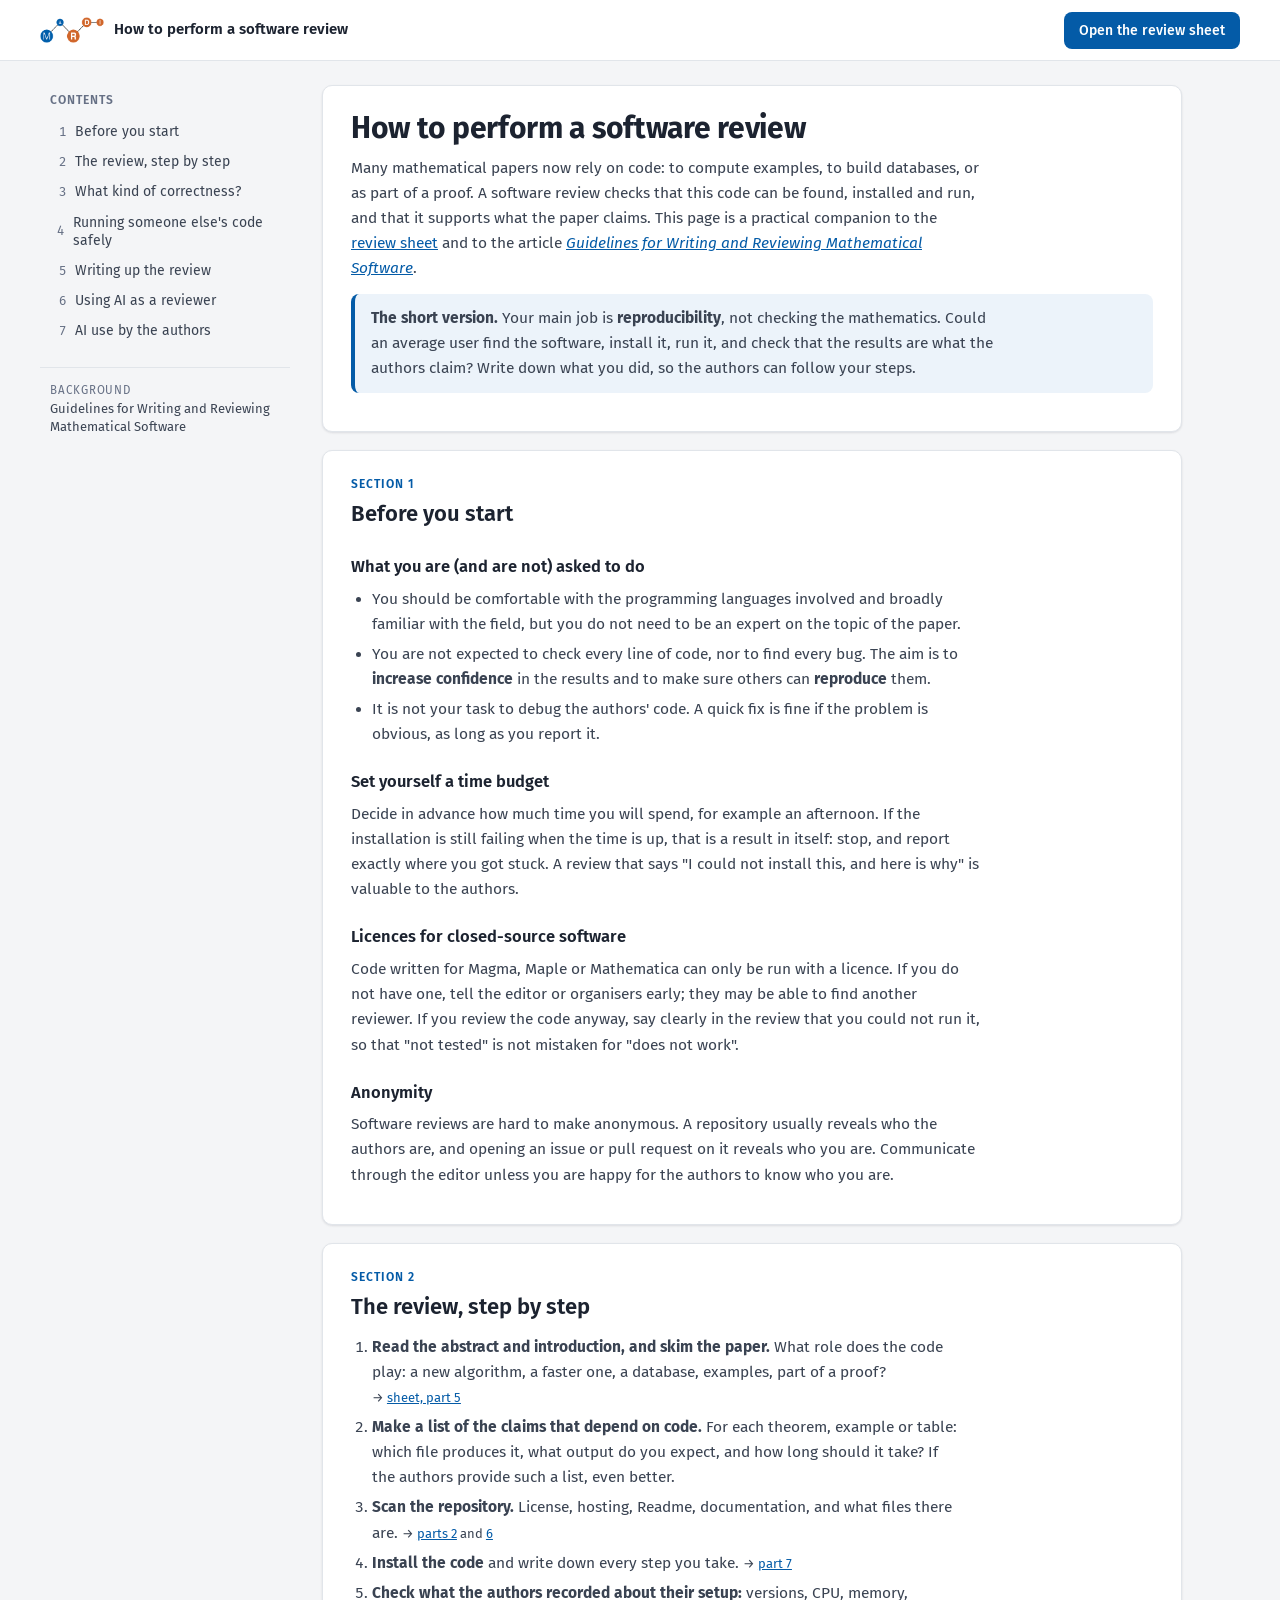
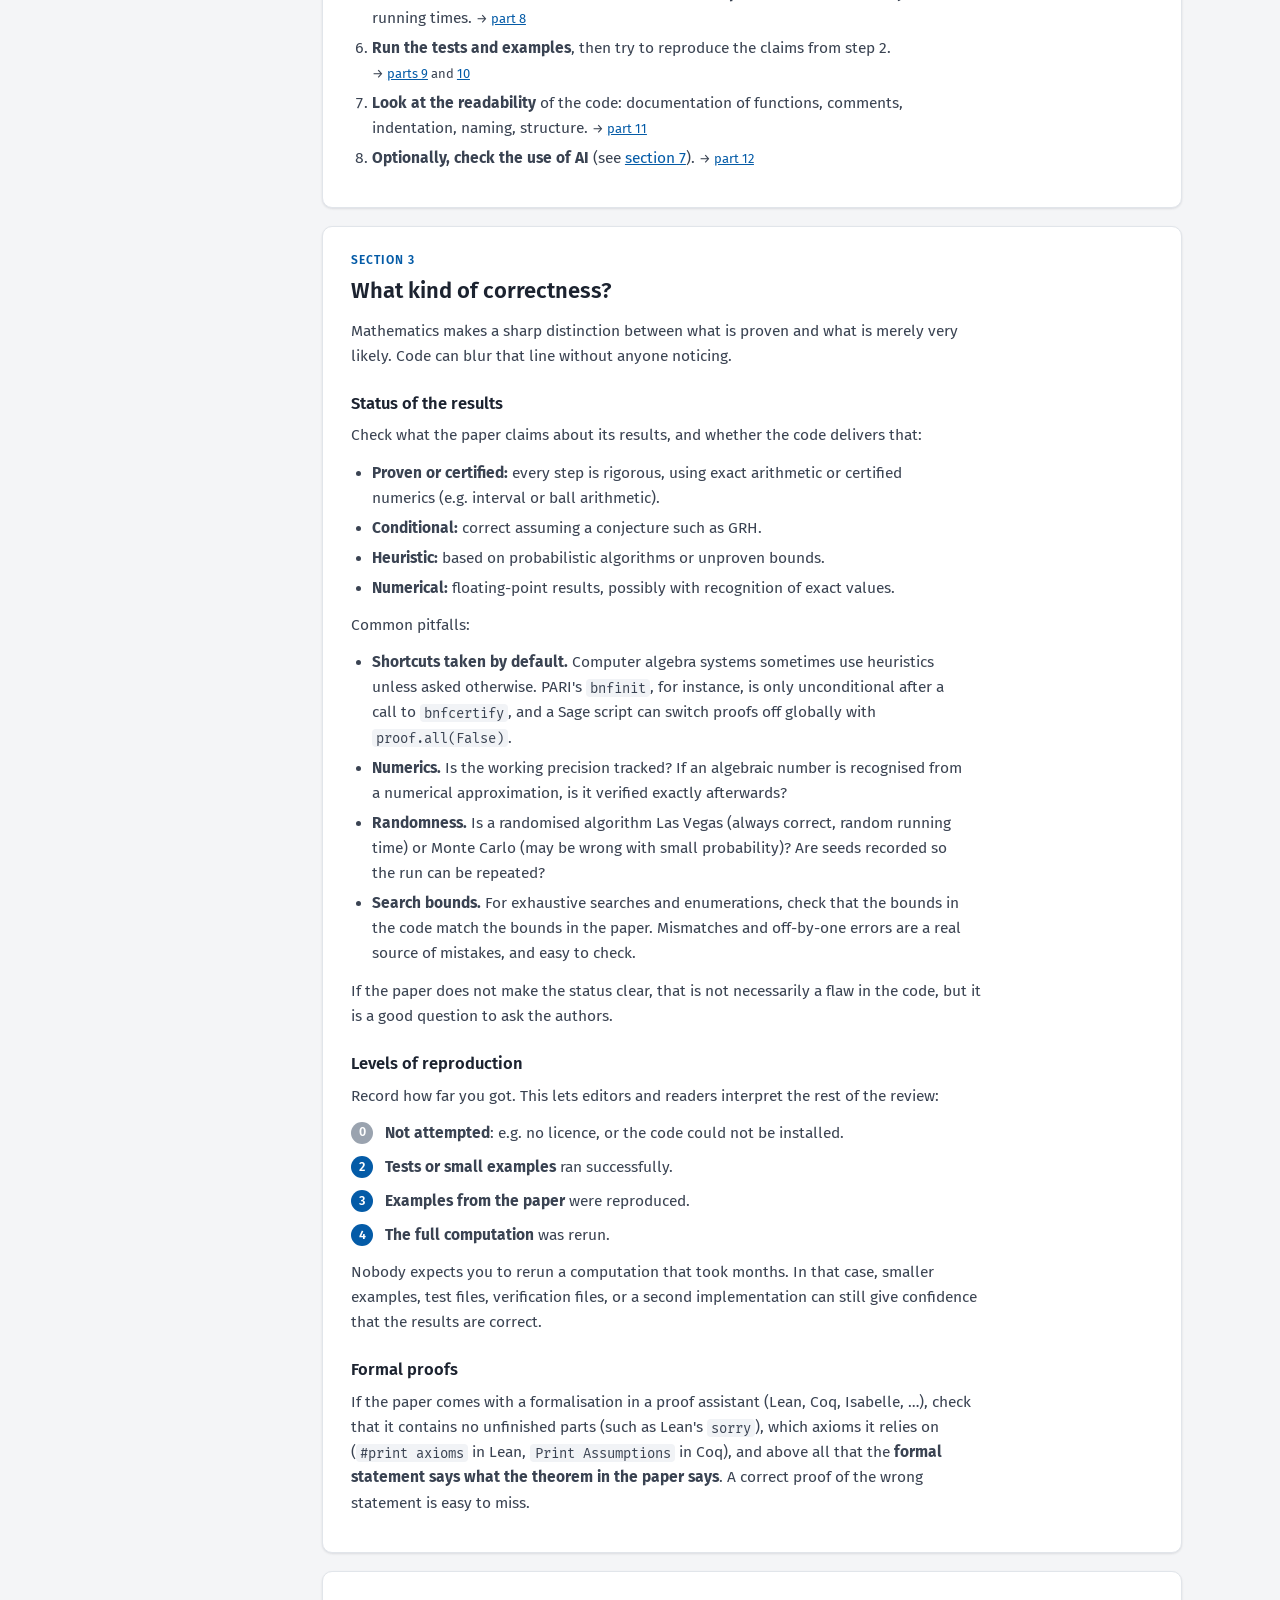
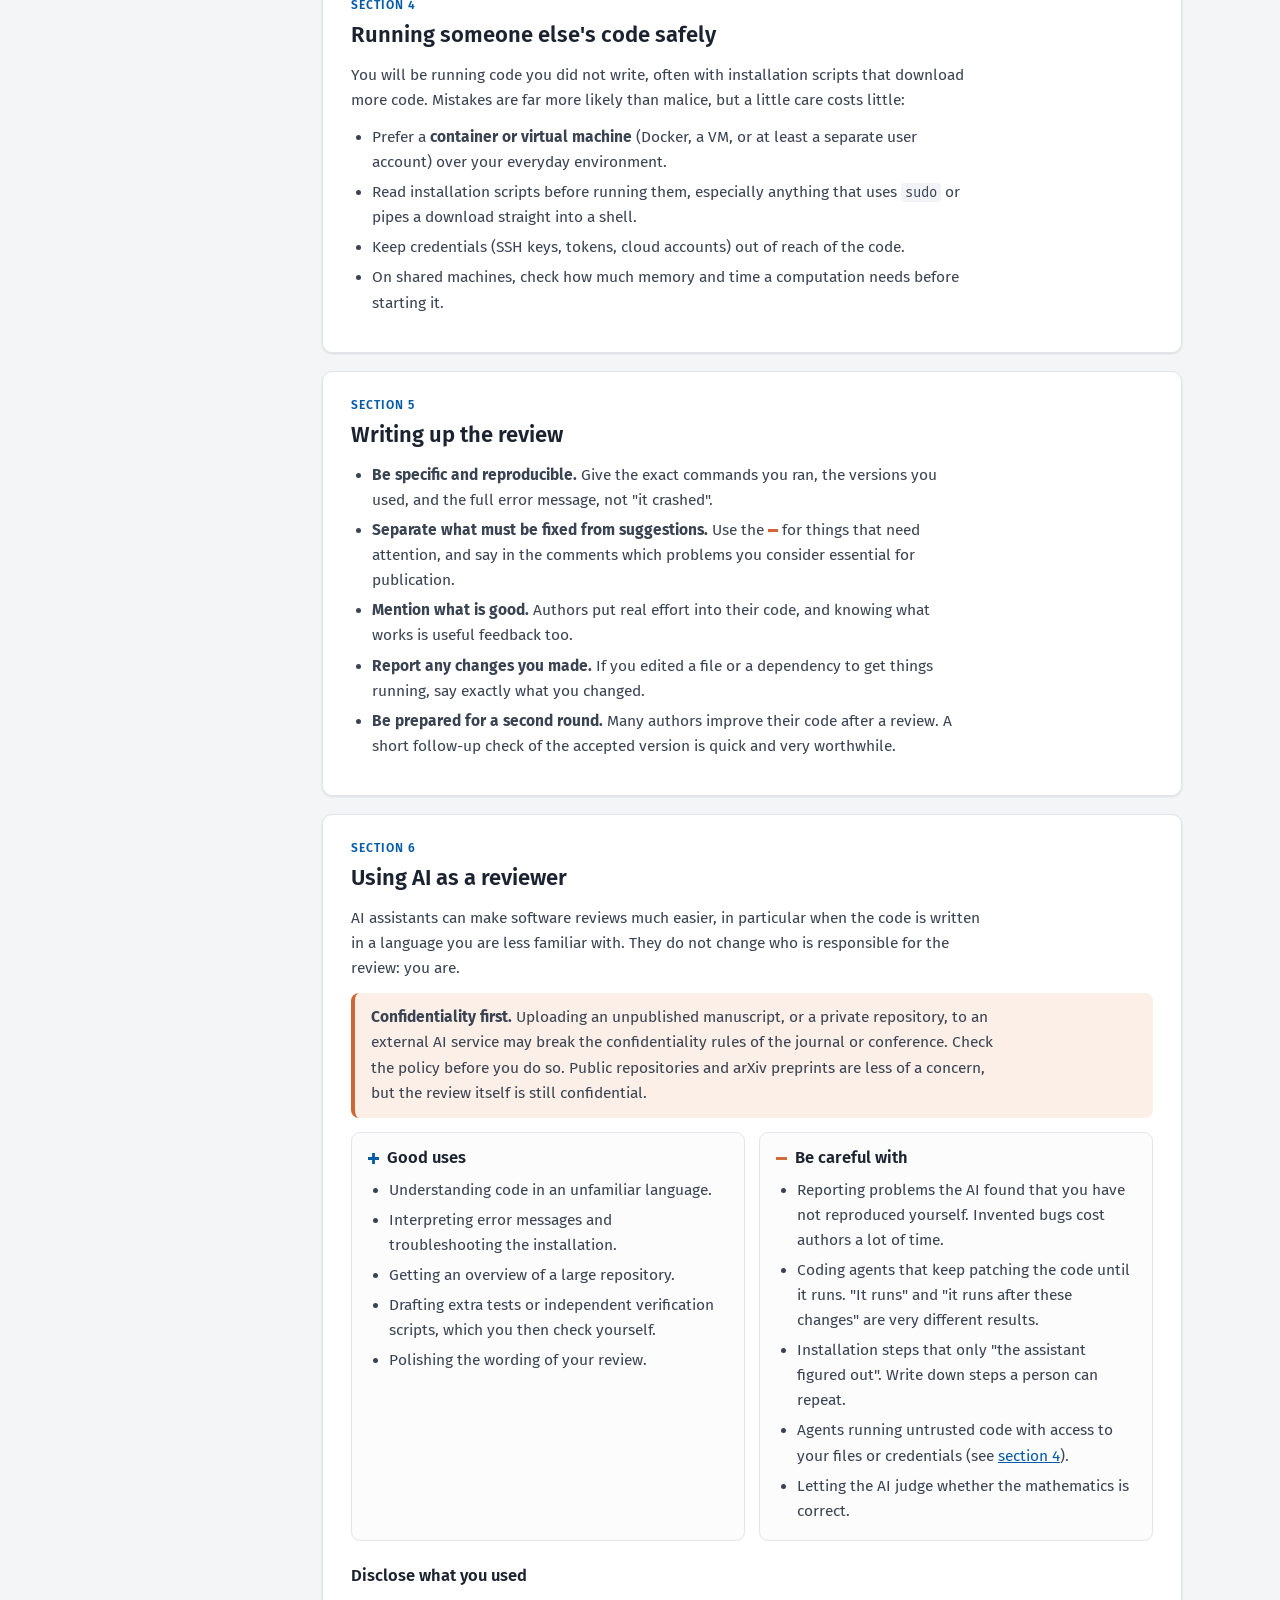
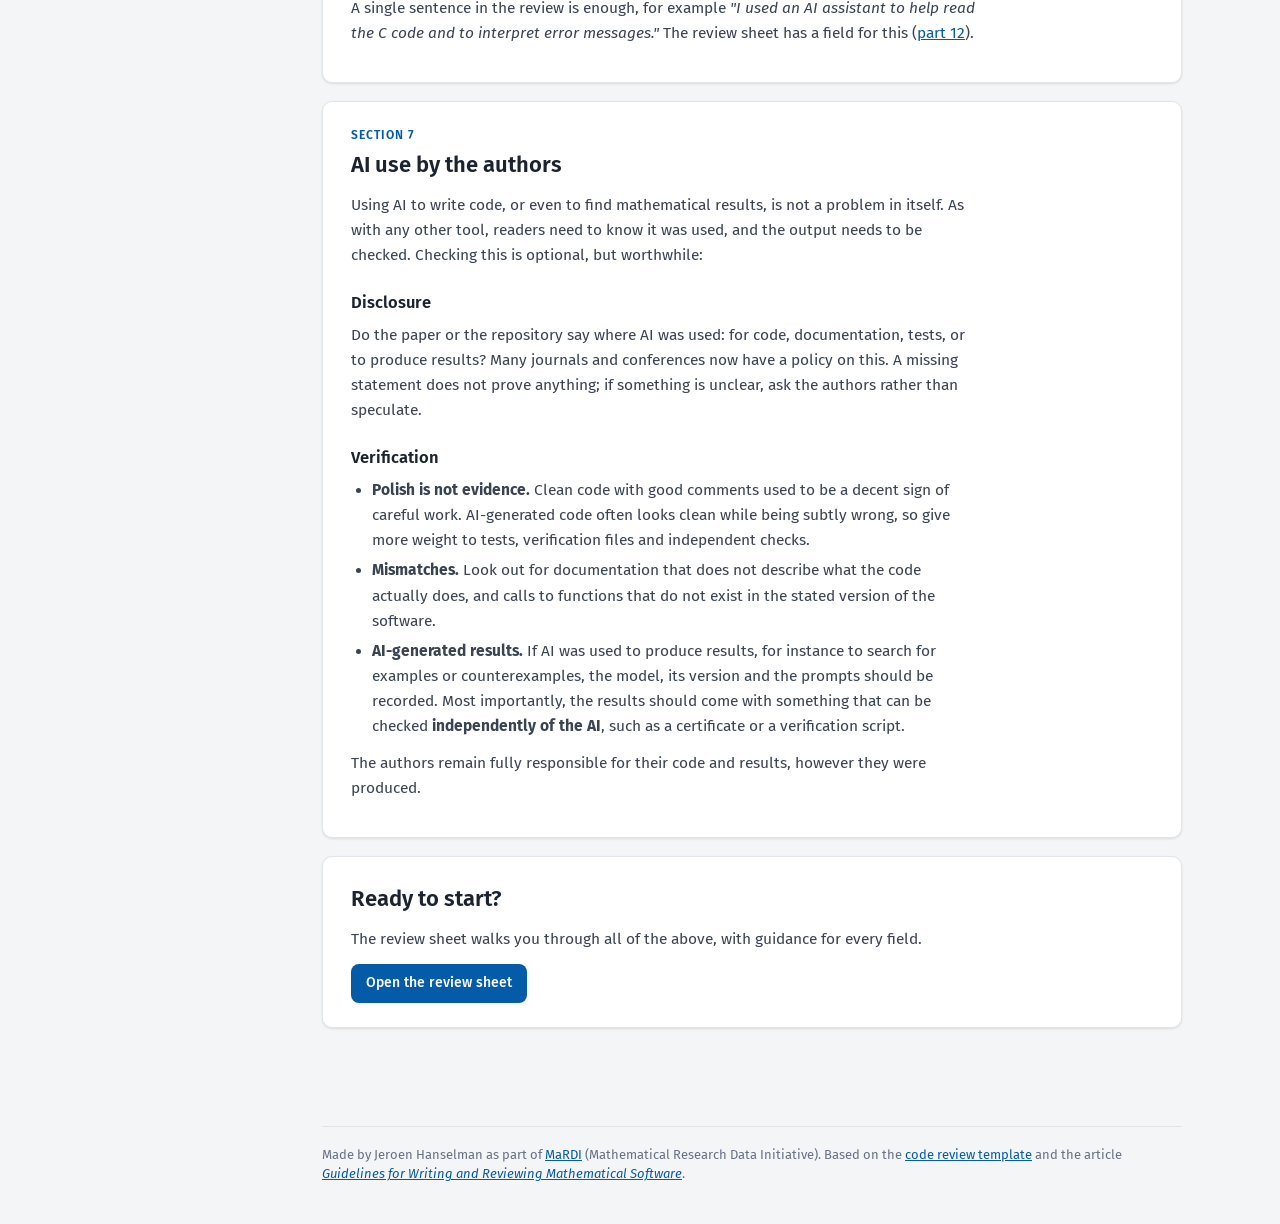
==== docs/guide.html @ 74287215 "Initial version of the interactive software review sheet" ====
<!DOCTYPE html>
<!--
  How to perform a software review: practical guide accompanying the interactive review sheet (index.html).
  Draft: sections 1-5 summarise practicalities; sections 6-7 are guidelines on AI use, which are not
  covered in the original paper. Edit freely.
-->
<html lang="en">
<head>
  <meta charset="utf-8">
  <meta name="viewport" content="width=device-width, initial-scale=1">
  <title>How to Review Software</title>
  <meta name="description" content="A practical guide to reviewing the software that accompanies a mathematical paper, including guidelines for using AI in a review.">
  <link rel="preconnect" href="https://fonts.googleapis.com">
  <link rel="preconnect" href="https://fonts.gstatic.com" crossorigin>
  <link href="https://fonts.googleapis.com/css2?family=Fira+Mono:wght@400;500&family=Fira+Sans:ital,wght@0,400;0,500;0,600;0,700;1,400&display=swap" rel="stylesheet">
  <link rel="stylesheet" href="review.css">
</head>
<body>

<header class="topbar">
  <div class="topbar-inner">
    <a class="home-link" href="index.html" title="Software review sheet">
      <img src="mardi-mark.png" alt="" class="topbar-logo">
      <span class="home-text"><span class="home-sub">How to perform a software review</span></span>
    </a>
    <div class="actions" style="margin-left:auto">
      <a class="btn btn-primary" href="index.html">Open the review sheet</a>
    </div>
  </div>
</header>

<div class="layout">
  <nav class="sidebar" aria-label="Contents">
    <div class="sidebar-inner">
      <p class="sidebar-title">Contents</p>
      <ol class="toc">
        <li><a href="#before"><span class="toc-num">1</span><span class="toc-title">Before you start</span></a></li>
        <li><a href="#workflow"><span class="toc-num">2</span><span class="toc-title">The review, step by step</span></a></li>
        <li><a href="#correctness"><span class="toc-num">3</span><span class="toc-title">What kind of correctness?</span></a></li>
        <li><a href="#safety"><span class="toc-num">4</span><span class="toc-title">Running someone else's code safely</span></a></li>
        <li><a href="#writing"><span class="toc-num">5</span><span class="toc-title">Writing up the review</span></a></li>
        <li><a href="#ai-reviewers"><span class="toc-num">6</span><span class="toc-title">Using AI as a reviewer</span></a></li>
        <li><a href="#ai-authors"><span class="toc-num">7</span><span class="toc-title">AI use by the authors</span></a></li>
      </ol>
      <div class="sidebar-foot">
        <a href="https://doi.org/10.1090/noti3210" target="_blank" rel="noopener" class="paper-link">
          <span class="paper-kicker">Background</span>
          Guidelines for Writing and Reviewing Mathematical Software
        </a>
      </div>
    </div>
  </nav>

  <main class="main">

    <section class="card prose">
      <h1>How to perform a software review</h1>
      <p>Many mathematical papers now rely on code: to compute examples, to build databases, or as part of a proof.
      A software review checks that this code can be found, installed and run, and that it supports what the paper claims.
      This page is a practical companion to the <a href="index.html">review sheet</a> and to the article
      <a href="https://doi.org/10.1090/noti3210" target="_blank" rel="noopener"><i>Guidelines for Writing and Reviewing Mathematical Software</i></a>.</p>
      <div class="callout">
        <p><b>The short version.</b> Your main job is <b>reproducibility</b>, not checking the mathematics.
        Could an average user find the software, install it, run it, and check that the results are what the authors claim?
        Write down what you did, so the authors can follow your steps.</p>
      </div>
    </section>

    <section class="card prose" id="before">
      <span class="section-num">Section 1</span>
      <h2>Before you start</h2>
      <h3>What you are (and are not) asked to do</h3>
      <ul>
        <li>You should be comfortable with the programming languages involved and broadly familiar with the field, but you do not need to be an expert on the topic of the paper.</li>
        <li>You are not expected to check every line of code, nor to find every bug. The aim is to <b>increase confidence</b> in the results and to make sure others can <b>reproduce</b> them.</li>
        <li>It is not your task to debug the authors' code. A quick fix is fine if the problem is obvious, as long as you report it.</li>
      </ul>
      <h3>Set yourself a time budget</h3>
      <p>Decide in advance how much time you will spend, for example an afternoon. If the installation is still failing when the time is up,
      that is a result in itself: stop, and report exactly where you got stuck. A review that says "I could not install this, and here is why" is valuable to the authors.</p>
      <h3>Licences for closed-source software</h3>
      <p>Code written for Magma, Maple or Mathematica can only be run with a licence. If you do not have one, tell the editor or organisers early;
      they may be able to find another reviewer. If you review the code anyway, say clearly in the review that you could not run it, so that "not tested" is not mistaken for "does not work".</p>
      <h3>Anonymity</h3>
      <p>Software reviews are hard to make anonymous. A repository usually reveals who the authors are, and opening an issue or pull request on it reveals who you are.
      Communicate through the editor unless you are happy for the authors to know who you are.</p>
    </section>

    <section class="card prose" id="workflow">
      <span class="section-num">Section 2</span>
      <h2>The review, step by step</h2>
      <ol>
        <li><b>Read the abstract and introduction, and skim the paper.</b> What role does the code play: a new algorithm, a faster one, a database, examples, part of a proof?
          <span class="sheet-ref">→ <a href="index.html#part-role">sheet, part 5</a></span></li>
        <li><b>Make a list of the claims that depend on code.</b> For each theorem, example or table: which file produces it, what output do you expect, and how long should it take?
          If the authors provide such a list, even better.</li>
        <li><b>Scan the repository.</b> License, hosting, Readme, documentation, and what files there are.
          <span class="sheet-ref">→ <a href="index.html#part-files">parts 2</a> and <a href="index.html#part-install">6</a></span></li>
        <li><b>Install the code</b> and write down every step you take.
          <span class="sheet-ref">→ <a href="index.html#part-steps">part 7</a></span></li>
        <li><b>Check what the authors recorded about their setup:</b> versions, CPU, memory, running times.
          <span class="sheet-ref">→ <a href="index.html#part-setup">part 8</a></span></li>
        <li><b>Run the tests and examples</b>, then try to reproduce the claims from step 2.
          <span class="sheet-ref">→ <a href="index.html#part-running">parts 9</a> and <a href="index.html#part-correctness">10</a></span></li>
        <li><b>Look at the readability</b> of the code: documentation of functions, comments, indentation, naming, structure.
          <span class="sheet-ref">→ <a href="index.html#part-readability">part 11</a></span></li>
        <li><b>Optionally, check the use of AI</b> (see <a href="#ai-authors">section 7</a>).
          <span class="sheet-ref">→ <a href="index.html#part-ai">part 12</a></span></li>
      </ol>
    </section>

    <section class="card prose" id="correctness">
      <span class="section-num">Section 3</span>
      <h2>What kind of correctness?</h2>
      <p>Mathematics makes a sharp distinction between what is proven and what is merely very likely. Code can blur that line without anyone noticing.</p>

      <h3 id="status">Status of the results</h3>
      <p>Check what the paper claims about its results, and whether the code delivers that:</p>
      <ul>
        <li><b>Proven or certified:</b> every step is rigorous, using exact arithmetic or certified numerics (e.g. interval or ball arithmetic).</li>
        <li><b>Conditional:</b> correct assuming a conjecture such as GRH.</li>
        <li><b>Heuristic:</b> based on probabilistic algorithms or unproven bounds.</li>
        <li><b>Numerical:</b> floating-point results, possibly with recognition of exact values.</li>
      </ul>
      <p>Common pitfalls:</p>
      <ul>
        <li><b>Shortcuts taken by default.</b> Computer algebra systems sometimes use heuristics unless asked otherwise.
          PARI's <code>bnfinit</code>, for instance, is only unconditional after a call to <code>bnfcertify</code>, and a Sage script can switch proofs off globally with <code>proof.all(False)</code>.</li>
        <li><b>Numerics.</b> Is the working precision tracked? If an algebraic number is recognised from a numerical approximation, is it verified exactly afterwards?</li>
        <li><b>Randomness.</b> Is a randomised algorithm Las Vegas (always correct, random running time) or Monte Carlo (may be wrong with small probability)? Are seeds recorded so the run can be repeated?</li>
        <li><b>Search bounds.</b> For exhaustive searches and enumerations, check that the bounds in the code match the bounds in the paper. Mismatches and off-by-one errors are a real source of mistakes, and easy to check.</li>
      </ul>
      <p>If the paper does not make the status clear, that is not necessarily a flaw in the code, but it is a good question to ask the authors.</p>

      <h3 id="levels">Levels of reproduction</h3>
      <p>Record how far you got. This lets editors and readers interpret the rest of the review:</p>
      <ol class="levels">
        <li><b>Not attempted</b>: e.g. no licence, or the code could not be installed.</li>
        <li><b>Tests or small examples</b> ran successfully.</li>
        <li><b>Examples from the paper</b> were reproduced.</li>
        <li><b>The full computation</b> was rerun.</li>
      </ol>
      <p>Nobody expects you to rerun a computation that took months. In that case, smaller examples, test files, verification files, or a second implementation can still give confidence that the results are correct.</p>

      <h3 id="formal">Formal proofs</h3>
      <p>If the paper comes with a formalisation in a proof assistant (Lean, Coq, Isabelle, …), check that it contains no unfinished parts (such as Lean's <code>sorry</code>),
      which axioms it relies on (<code>#print axioms</code> in Lean, <code>Print Assumptions</code> in Coq), and above all that the <b>formal statement says what the theorem in the paper says</b>.
      A correct proof of the wrong statement is easy to miss.</p>
    </section>

    <section class="card prose" id="safety">
      <span class="section-num">Section 4</span>
      <h2>Running someone else's code safely</h2>
      <p>You will be running code you did not write, often with installation scripts that download more code. Mistakes are far more likely than malice, but a little care costs little:</p>
      <ul>
        <li>Prefer a <b>container or virtual machine</b> (Docker, a VM, or at least a separate user account) over your everyday environment.</li>
        <li>Read installation scripts before running them, especially anything that uses <code>sudo</code> or pipes a download straight into a shell.</li>
        <li>Keep credentials (SSH keys, tokens, cloud accounts) out of reach of the code.</li>
        <li>On shared machines, check how much memory and time a computation needs before starting it.</li>
      </ul>
    </section>

    <section class="card prose" id="writing">
      <span class="section-num">Section 5</span>
      <h2>Writing up the review</h2>
      <ul>
        <li><b>Be specific and reproducible.</b> Give the exact commands you ran, the versions you used, and the full error message, not "it crashed".</li>
        <li><b>Separate what must be fixed from suggestions.</b> Use the <span class="mk mk-minus" aria-hidden="true"></span> for things that need attention,
          and say in the comments which problems you consider essential for publication.</li>
        <li><b>Mention what is good.</b> Authors put real effort into their code, and knowing what works is useful feedback too.</li>
        <li><b>Report any changes you made.</b> If you edited a file or a dependency to get things running, say exactly what you changed.</li>
        <li><b>Be prepared for a second round.</b> Many authors improve their code after a review. A short follow-up check of the accepted version is quick and very worthwhile.</li>
      </ul>
    </section>

    <section class="card prose" id="ai-reviewers">
      <span class="section-num">Section 6</span>
      <h2>Using AI as a reviewer</h2>
      <p>AI assistants can make software reviews much easier, in particular when the code is written in a language you are less familiar with.
      They do not change who is responsible for the review: you are.</p>

      <div class="callout callout-warn">
        <p><b>Confidentiality first.</b> Uploading an unpublished manuscript, or a private repository, to an external AI service may break the confidentiality rules of the journal or conference.
        Check the policy before you do so. Public repositories and arXiv preprints are less of a concern, but the review itself is still confidential.</p>
      </div>

      <div class="do-dont">
        <div>
          <h3><svg class="mk" viewBox="0 0 10 10" aria-hidden="true"><path d="M0 5h10M5 0v10" stroke="#045BA7" stroke-width="2.6"/></svg>Good uses</h3>
          <ul>
            <li>Understanding code in an unfamiliar language.</li>
            <li>Interpreting error messages and troubleshooting the installation.</li>
            <li>Getting an overview of a large repository.</li>
            <li>Drafting extra tests or independent verification scripts, which you then check yourself.</li>
            <li>Polishing the wording of your review.</li>
          </ul>
        </div>
        <div>
          <h3><svg class="mk" viewBox="0 0 10 10" aria-hidden="true"><path d="M0 5h10" stroke="#D06631" stroke-width="2.6"/></svg>Be careful with</h3>
          <ul>
            <li>Reporting problems the AI found that you have not reproduced yourself. Invented bugs cost authors a lot of time.</li>
            <li>Coding agents that keep patching the code until it runs. "It runs" and "it runs after these changes" are very different results.</li>
            <li>Installation steps that only "the assistant figured out". Write down steps a person can repeat.</li>
            <li>Agents running untrusted code with access to your files or credentials (see <a href="#safety">section 4</a>).</li>
            <li>Letting the AI judge whether the mathematics is correct.</li>
          </ul>
        </div>
      </div>

      <h3>Disclose what you used</h3>
      <p>A single sentence in the review is enough, for example <i>"I used an AI assistant to help read the C code and to interpret error messages."</i>
      The review sheet has a field for this (<a href="index.html#part-ai">part 12</a>).</p>
    </section>

    <section class="card prose" id="ai-authors">
      <span class="section-num">Section 7</span>
      <h2>AI use by the authors</h2>
      <p>Using AI to write code, or even to find mathematical results, is not a problem in itself. As with any other tool, readers need to know it was used,
      and the output needs to be checked. Checking this is optional, but worthwhile:</p>
      <h3>Disclosure</h3>
      <p>Do the paper or the repository say where AI was used: for code, documentation, tests, or to produce results?
      Many journals and conferences now have a policy on this. A missing statement does not prove anything; if something is unclear, ask the authors rather than speculate.</p>
      <h3>Verification</h3>
      <ul>
        <li><b>Polish is not evidence.</b> Clean code with good comments used to be a decent sign of careful work. AI-generated code often looks clean while being subtly wrong,
          so give more weight to tests, verification files and independent checks.</li>
        <li><b>Mismatches.</b> Look out for documentation that does not describe what the code actually does, and calls to functions that do not exist in the stated version of the software.</li>
        <li><b>AI-generated results.</b> If AI was used to produce results, for instance to search for examples or counterexamples, the model, its version and the prompts should be recorded.
          Most importantly, the results should come with something that can be checked <b>independently of the AI</b>, such as a certificate or a verification script.</li>
      </ul>
      <p>The authors remain fully responsible for their code and results, however they were produced.</p>
    </section>

    <section class="card prose">
      <h2>Ready to start?</h2>
      <p>The review sheet walks you through all of the above, with guidance for every field.</p>
      <p style="margin:0"><a class="btn btn-primary" href="index.html" style="text-decoration:none">Open the review sheet</a></p>
    </section>
  </main>
</div>
<footer class="site-footer">
  <p>Made by Jeroen Hanselman as part of <a href="https://www.mardi4nfdi.de" target="_blank" rel="noopener">MaRDI</a> (Mathematical Research Data Initiative).
  Based on the <a href="https://github.com/JHanselman/code-review-template" target="_blank" rel="noopener">code review template</a>
  and the article <a href="https://doi.org/10.1090/noti3210" target="_blank" rel="noopener"><i>Guidelines for Writing and Reviewing Mathematical Software</i></a>.</p>
</footer>
</body>
</html>
---- docs/review.css ----
/* Interactive software review sheet – Jeroen Hanselman / MaRDI */

:root {
  --blue: #045BA7;
  --blue-600: #034a88;
  --blue-50: #ecf3fa;
  --blue-100: #d6e6f5;
  --orange: #D06631;
  --orange-50: #fbefe8;
  --orange-100: #f5d8c8;
  --ink: #1c2330;
  --ink-2: #3a4352;
  --muted: #667085;
  --line: #e1e5ea;
  --line-2: #cfd5dc;
  --bg: #f4f5f7;
  --card: #ffffff;
  --radius: 10px;
  --shadow: 0 1px 2px rgba(16, 24, 40, .05), 0 1px 3px rgba(16, 24, 40, .06);
  --font: "Fira Sans", "Segoe UI", system-ui, -apple-system, Helvetica, Arial, sans-serif;
  --mono: "Fira Mono", ui-monospace, SFMono-Regular, Menlo, Consolas, monospace;
  --topbar: 60px;
}

* { box-sizing: border-box; }
html { scroll-padding-top: calc(var(--topbar) + 16px); }
body {
  margin: 0;
  font-family: var(--font);
  font-size: 15px;
  line-height: 1.5;
  color: var(--ink);
  background: var(--bg);
  -webkit-font-smoothing: antialiased;
}
a { color: var(--blue); }
a:hover { color: var(--blue-600); }
code { font-family: var(--mono); font-size: .9em; background: #f1f3f6; padding: .05em .3em; border-radius: 4px; }
button { font: inherit; color: inherit; }
:focus-visible { outline: 2px solid var(--blue); outline-offset: 2px; }
.sr-only { position: absolute; width: 1px; height: 1px; overflow: hidden; clip: rect(0 0 0 0); white-space: nowrap; }
[hidden] { display: none !important; }

/* ---------- top bar ---------- */
.topbar {
  position: sticky; top: 0; z-index: 20;
  background: rgba(255, 255, 255, .96);
  backdrop-filter: saturate(1.4) blur(6px);
  border-bottom: 1px solid var(--line);
}
.topbar-inner {
  height: var(--topbar);
  max-width: 1240px; margin: 0 auto; padding: 0 20px;
  display: flex; align-items: center; gap: 16px;
}
.home-link { display: flex; align-items: center; gap: 10px; text-decoration: none; color: var(--ink); min-width: 0; }
.topbar-logo { width: 64px; height: auto; }
.home-text { display: flex; flex-direction: column; line-height: 1.15; min-width: 0; }
.home-name { font-size: 12px; color: var(--muted); letter-spacing: .02em; }
.home-sub { font-weight: 600; font-size: 15px; white-space: nowrap; }

.view-switch {
  margin-left: auto;
  display: inline-flex; padding: 3px; gap: 2px;
  background: #eef0f3; border-radius: 8px;
}
.view-switch button {
  border: 0; background: transparent; padding: 5px 14px; border-radius: 6px; cursor: pointer;
  font-size: 14px; color: var(--muted); font-weight: 500;
}
.view-switch button[aria-selected="true"] { background: #fff; color: var(--ink); box-shadow: var(--shadow); }

.actions { display: flex; align-items: center; gap: 8px; }
.save-status { font-size: 12.5px; color: var(--muted); margin-right: 4px; white-space: nowrap; }
.save-status.warn { color: var(--orange); }

.btn {
  display: inline-flex; align-items: center; gap: 6px;
  border-radius: 8px; padding: 7px 14px; font-size: 14px; font-weight: 500;
  cursor: pointer; border: 1px solid transparent; white-space: nowrap;
  transition: background .15s, border-color .15s;
}
.btn-primary, a.btn-primary:hover { background: var(--blue); color: #fff; }
a.btn { text-decoration: none; }
.btn-primary:hover { background: var(--blue-600); }
.btn-ghost { background: #fff; border-color: var(--line-2); color: var(--ink); }
.btn-ghost:hover { background: #f6f7f9; }
.caret { width: 0; height: 0; border: 4px solid transparent; border-top-color: currentColor; margin-top: 4px; }

.menu { position: relative; }
.menu-pop {
  position: absolute; right: 0; top: calc(100% + 6px); min-width: 240px;
  background: #fff; border: 1px solid var(--line); border-radius: 10px;
  box-shadow: 0 10px 30px rgba(16, 24, 40, .12); padding: 6px; z-index: 30;
}
.menu-pop button {
  display: block; width: 100%; text-align: left; border: 0; background: none;
  padding: 8px 10px; border-radius: 6px; cursor: pointer; font-size: 14px;
}
.menu-pop button:hover, .menu-pop button:focus-visible { background: var(--blue-50); outline: none; }
.menu-pop hr { border: 0; border-top: 1px solid var(--line); margin: 6px 4px; }

/* ---------- layout ---------- */
.layout {
  max-width: 1240px; margin: 0 auto; padding: 24px 20px 80px;
  display: grid; grid-template-columns: 250px minmax(0, 1fr); gap: 32px;
}
.main { max-width: 860px; width: 100%; }

.sidebar-inner { position: sticky; top: calc(var(--topbar) + 24px); }
.sidebar-title { font-size: 12px; text-transform: uppercase; letter-spacing: .08em; color: var(--muted); margin: 6px 0 8px 10px; font-weight: 600; }
.toc { list-style: none; margin: 0; padding: 0; }
.toc a {
  display: flex; align-items: center; gap: 9px;
  padding: 6px 10px; border-radius: 7px; text-decoration: none; color: var(--ink-2); font-size: 14px; line-height: 1.3;
}
.toc a:hover { background: #e9ecf0; color: var(--ink); }
.toc a.current { background: #fff; color: var(--ink); box-shadow: var(--shadow); }
.toc-num { color: var(--muted); font-variant-numeric: tabular-nums; width: 1.2em; text-align: right; font-size: 13px; }
.dot { flex: none; width: 9px; height: 9px; border-radius: 50%; border: 1.5px solid var(--line-2); background: #fff; }
.dot-partial { border-color: var(--blue); background: linear-gradient(90deg, var(--blue) 50%, #fff 50%); }
.dot-done { border-color: var(--blue); background: var(--blue); }
.sidebar-foot { margin-top: 20px; padding: 14px 10px 0; border-top: 1px solid var(--line); }
.paper-link { display: block; font-size: 13px; line-height: 1.4; text-decoration: none; color: var(--ink-2); }
.paper-link:hover { color: var(--blue); }
.paper-kicker { display: block; font-size: 11.5px; text-transform: uppercase; letter-spacing: .08em; color: var(--muted); margin-bottom: 2px; }

/* ---------- cards ---------- */
.card {
  background: var(--card); border: 1px solid var(--line); border-radius: var(--radius);
  box-shadow: var(--shadow); padding: 24px 28px; margin-bottom: 18px;
}
.intro h1 { font-size: 28px; line-height: 1.2; margin: 0 0 8px; font-weight: 700; letter-spacing: -.01em; }
.lede { font-size: 16.5px; color: var(--ink-2); margin: 0 0 16px; max-width: 62ch; }
.howto { margin: 0 0 14px; padding-left: 1.3em; color: var(--ink-2); }
.howto li { margin-bottom: 4px; }
.knowl-demo { border-bottom: 1.5px dotted var(--blue); color: var(--blue); }
.intro-links { display: flex; flex-wrap: wrap; gap: 6px 18px; margin: 0 0 12px; }
.privacy { margin: 0; font-size: 13px; color: var(--muted); }

.part-head { margin-bottom: 18px; }
.part-num { font-size: 12px; font-weight: 600; letter-spacing: .08em; text-transform: uppercase; color: var(--blue); }
.part-head h2 { font-size: 21px; margin: 2px 0 4px; font-weight: 600; letter-spacing: -.005em; }
.part-hint { margin: 0; color: var(--muted); font-size: 14.5px; }

/* ---------- fields ---------- */
.field { margin-bottom: 16px; }
.field:last-child { margin-bottom: 0; }
.field-head { display: flex; align-items: baseline; gap: 10px; margin-bottom: 5px; flex-wrap: wrap; }
.field-head label, .field-label-text { font-weight: 500; font-size: 14.5px; }
.field-note { font-size: 13px; color: var(--muted); }
.grid-2 { display: grid; grid-template-columns: 1fr 1fr; gap: 0 18px; }
.grid-2 .field { margin-bottom: 16px; }
.span-2 { grid-column: 1 / -1; }

input[type=text], input[type=url], input[type=date], textarea {
  width: 100%; font: inherit; font-size: 15px; color: var(--ink);
  background: #fff; border: 1px solid var(--line-2); border-radius: 8px;
  padding: 8px 11px; transition: border-color .15s, box-shadow .15s;
}
textarea { resize: vertical; min-height: 40px; line-height: 1.45; overflow: hidden; }
input::placeholder, textarea::placeholder { color: #9aa3af; }
input:focus, textarea:focus { outline: none; border-color: var(--blue); box-shadow: 0 0 0 3px var(--blue-100); }

/* checkboxes */
.checks { display: grid; grid-template-columns: repeat(auto-fill, minmax(220px, 1fr)); gap: 8px; }
.check { display: flex; align-items: center; gap: 10px; cursor: pointer; position: relative; }
.checks .check { border: 1px solid var(--line-2); border-radius: 8px; padding: 9px 12px; transition: border-color .15s, background .15s; }
.checks .check:hover { border-color: var(--blue); }
.checks .check:has(input:checked) { border-color: var(--blue); background: var(--blue-50); }
.check input { position: absolute; opacity: 0; width: 1px; height: 1px; }
.check-box {
  flex: none; width: 18px; height: 18px; border-radius: 4px; border: 1.5px solid var(--line-2); background: #fff;
  display: inline-grid; place-items: center; transition: background .15s, border-color .15s;
}
.check input:checked + .check-box { background: var(--blue); border-color: var(--blue); }
.check input:checked + .check-box::after {
  content: ""; width: 9px; height: 5px; border-left: 2px solid #fff; border-bottom: 2px solid #fff; transform: translateY(-1px) rotate(-45deg);
}
.check input:focus-visible + .check-box { outline: 2px solid var(--blue); outline-offset: 2px; }
.check-small { font-size: 14px; color: var(--ink-2); margin-top: 4px; }
.extras { margin-top: 10px; display: grid; gap: 8px; }
.extra { display: flex; align-items: center; gap: 10px; }

/* add bar */
.addbar { display: flex; flex-wrap: wrap; align-items: center; gap: 6px; margin-top: 12px; }
.addbar-label { font-size: 13px; color: var(--muted); margin-right: 2px; }
.addbar-note { font-size: 13px; color: var(--muted); }
.chip-add {
  border: 1px dashed var(--line-2); background: #fff; border-radius: 999px;
  padding: 4px 12px; font-size: 13.5px; cursor: pointer; color: var(--ink-2);
}
.chip-add:hover { border-color: var(--blue); color: var(--blue); background: var(--blue-50); }
.chip-custom { border-style: solid; }

/* criterion rows */
.crit-list { display: grid; gap: 12px; }
.crit { border: 1px solid var(--line); border-radius: 9px; padding: 12px 12px 12px 14px; background: #fcfcfd; }
.crit-top { display: flex; align-items: center; gap: 10px; margin-bottom: 8px; }
.crit-label { flex: 1; min-width: 0; font-weight: 500; }
.crit-label .knowl { font-weight: 500; font-size: 15px; }
.crit-label-input { font-weight: 500; padding: 5px 9px !important; }
.crit textarea { background: #fff; }
.empty-note { color: var(--muted); font-size: 14px; margin: 0; }
.hint { font-size: 12.5px; color: var(--muted); margin: 4px 0 0; }
.steps-group .crit-top { margin-bottom: 8px; }

.rating { display: inline-flex; gap: 4px; flex: none; }
.rate {
  display: inline-flex; align-items: center; gap: 6px;
  border: 1px solid var(--line-2); background: #fff; border-radius: 999px;
  padding: 3px 11px 3px 9px; font-size: 13px; cursor: pointer; color: var(--muted);
  transition: background .15s, border-color .15s, color .15s;
}
.rate .mk { width: 10px; height: 10px; }
.rate:hover { color: var(--ink); border-color: #b8c0ca; }
.rate-plus[aria-pressed="true"] { background: var(--blue-50); border-color: var(--blue); color: var(--blue); font-weight: 500; }
.rate-minus[aria-pressed="true"] { background: var(--orange-50); border-color: var(--orange); color: #a84a1c; font-weight: 500; }
.rate[aria-pressed="false"] .mk { opacity: .55; }

.icon-btn {
  flex: none; width: 28px; height: 28px; display: inline-grid; place-items: center;
  border: 0; background: transparent; color: var(--muted); border-radius: 6px; cursor: pointer;
}
.icon-btn svg { width: 12px; height: 12px; }
.icon-btn:hover { background: #eef0f3; color: var(--ink); }

/* role chips */
.chips { display: flex; flex-wrap: wrap; gap: 8px; }
.chip {
  border: 1px solid var(--line-2); background: #fff; border-radius: 999px; padding: 6px 14px;
  font-size: 14px; cursor: pointer; transition: all .15s;
}
.chip:hover { border-color: var(--blue); }
.chip.on { background: var(--blue); border-color: var(--blue); color: #fff; }
.focus-note {
  margin: 10px 0 0; font-size: 14px; color: var(--ink-2);
  background: var(--blue-50); border-radius: 8px; padding: 8px 12px;
}

.source { margin-bottom: 4px; }
.source-many { border: 1px solid var(--line); border-radius: 9px; padding: 12px 14px 0; margin-bottom: 12px; background: #fcfcfd; }
.source-head { display: flex; gap: 10px; align-items: center; margin-bottom: 12px; max-width: 320px; }

/* option chips inside an item (status of results, level of reproduction) */
.choice-row { display: flex; flex-wrap: wrap; align-items: center; gap: 6px 10px; margin: 0 0 10px; }
.choice-label { font-size: 13.5px; color: var(--ink-2); }
.chips-sm { gap: 6px; }
.chips-sm .chip { padding: 3px 11px; font-size: 13px; }

/* optional part */
.skip-toggle { margin: 0 0 14px; }
.part:has(input[data-bind="aiSkip"]:checked) .skippable { opacity: .4; pointer-events: none; }

/* ---------- knowls ---------- */
.knowl {
  border: 0; background: none; padding: 0; cursor: pointer; text-align: left;
  color: var(--blue); border-bottom: 1.5px dotted var(--blue); line-height: 1.3; font-size: inherit;
}
.knowl:hover, .knowl.active { color: var(--blue-600); border-bottom-style: solid; }
.knowl-pill {
  border: 1px solid var(--blue-100); border-radius: 999px; padding: 1px 10px; font-size: 13px;
  background: var(--blue-50); margin-left: 4px; white-space: nowrap; vertical-align: 1px;
}
.knowl-pill::before { content: "?"; display: inline-block; font-weight: 700; margin-right: 5px; }
.knowl-pill:hover, .knowl-pill.active { border: 1px solid var(--blue); background: #fff; }
.field-head .knowl { font-weight: 500; font-size: 14.5px; }

.knowl-box {
  margin: 6px 0 12px; padding: 14px 18px 12px;
  background: #f7fafd; border: 1px solid var(--blue-100); border-left: 4px solid var(--blue); border-radius: 8px;
  font-size: 14.5px; color: var(--ink-2);
  opacity: 0; transform: translateY(-4px); transition: opacity .18s, transform .18s;
}
.knowl-box.open { opacity: 1; transform: none; }
.knowl-head { display: flex; align-items: center; justify-content: space-between; gap: 10px; margin: -4px -8px 4px 0; }
.knowl-head h3 { margin: 0; font-size: 15px; font-weight: 600; color: var(--ink); }
.knowl-body p { margin: 0 0 8px; }
.knowl-body ul, .knowl-body ol { margin: 0 0 8px; padding-left: 1.3em; }
.knowl-body li { margin-bottom: 3px; }
.knowl-ref { margin: 8px 0 0; padding-top: 8px; border-top: 1px solid var(--blue-100); font-size: 12.5px; color: var(--muted); }
.fmt-table { border-collapse: collapse; margin: 4px 0 8px; }
.fmt-table td { padding: 5px 14px 5px 0; vertical-align: top; border-bottom: 1px solid var(--blue-100); }
.mk-plus, .mk-minus { display: inline-block; width: 10px; height: 10px; position: relative; vertical-align: -1px; }
.mk-plus::before, .mk-minus::before { content: ""; position: absolute; left: 0; right: 0; top: 3.5px; height: 3px; background: var(--blue); }
.mk-plus::after { content: ""; position: absolute; top: 0; bottom: 0; left: 3.5px; width: 3px; background: var(--blue); }
.mk-minus::before { background: var(--orange); }

.done h2 { margin: 0 0 4px; font-size: 19px; }
.done p { margin: 0 0 14px; color: var(--ink-2); }
.done-actions { display: flex; flex-wrap: wrap; gap: 8px; }
.linklike { border: 0; background: none; padding: 0; color: var(--blue); text-decoration: underline; cursor: pointer; }

/* toast */
.toast {
  position: fixed; left: 50%; bottom: 24px; transform: translate(-50%, 20px); z-index: 50;
  background: var(--ink); color: #fff; padding: 11px 18px; border-radius: 10px; font-size: 14px;
  box-shadow: 0 10px 30px rgba(0, 0, 0, .2); max-width: min(560px, calc(100vw - 32px));
  opacity: 0; transition: opacity .2s, transform .2s;
}
.toast.show { opacity: 1; transform: translate(-50%, 0); }
.toast.warn { background: #8a3a12; }
body.dropping::after {
  content: "Drop a saved review (.json or .tex) to open it"; position: fixed; inset: 12px; z-index: 60;
  display: grid; place-items: center; font-size: 18px; font-weight: 500; color: var(--blue);
  background: rgba(236, 243, 250, .92); border: 2px dashed var(--blue); border-radius: 16px;
}

/* ---------- preview / report ---------- */
.preview-bar { display: flex; align-items: center; justify-content: space-between; gap: 12px; margin-bottom: 14px; }
.preview-bar p { margin: 0; color: var(--muted); font-size: 14px; }

.sheet {
  background: #fff; box-shadow: 0 2px 6px rgba(16, 24, 40, .08), 0 12px 40px rgba(16, 24, 40, .08);
  border-radius: 4px; padding: 44px 48px 56px; font-size: 13.5px; line-height: 1.42; color: #111;
  font-family: "Fira Sans", Helvetica, Arial, sans-serif;
}
.sheet p { margin: 0 0 4px; }
.sheet a { color: var(--blue); text-decoration: none; }
.sheet pre { font-family: var(--mono); font-size: 12px; margin: 6px 0; white-space: pre-wrap; word-break: break-word; }
.sheet code { background: none; padding: 0; font-size: 12.5px; }
.r-empty { color: #b0b6bf; font-style: italic; }

.r-head { display: grid; grid-template-columns: minmax(0, 1.25fr) auto minmax(0, .75fr); align-items: end; gap: 12px; margin-bottom: 18px; }
.r-meta p { margin: 0; }
.r-meta .r-date { margin-top: 1.1em; }
.r-title { font-size: 30px; font-weight: 700; margin: 0; white-space: nowrap; line-height: 1; padding-bottom: 2px; }
.r-logo { justify-self: end; width: 170px; margin-bottom: -6px; }

.r-sec {
  font-size: 15px; font-weight: 400; color: var(--blue); font-variant: small-caps; letter-spacing: .01em;
  border-bottom: 1.4px solid var(--blue); margin: 14px 0 6px; padding-bottom: 1px;
  text-transform: none;
  break-after: avoid; page-break-after: avoid;
}
.r-basic { display: grid; grid-template-columns: 34% 66%; gap: 12px; }
.r-files > p { margin: 1.6em 0 2px; }
.r-files-cols { display: grid; grid-template-columns: 1fr 1fr; gap: 6px; }
.r-checks { list-style: none; margin: 0; padding: 0; }
.r-checks li { display: flex; gap: 6px; align-items: baseline; margin-bottom: 1px; }
.r-box { width: 9px; height: 9px; flex: none; color: #222; transform: translateY(1px); }
.r-table { display: grid; grid-template-columns: 13.5em 1fr; column-gap: 1em; align-content: start; }
.r-table .r-label { font-weight: 600; }
.r-url { word-break: break-all; font-family: var(--mono); font-size: 12.5px; }

.r-rows { display: grid; gap: 1px; }
.r-row { display: grid; grid-template-columns: 15em 1fr; column-gap: 1em; break-inside: avoid; page-break-inside: avoid; }
.r-label { font-weight: 600; }
.r-val { min-width: 0; }
.r-val .mk { width: 10px; height: 10px; float: left; margin: 4px 7px 0 0; }
.r-val.has-mark > p:first-of-type, .r-val.has-mark > pre:first-of-type, .r-val.has-mark > .r-empty { margin-left: 0; }
.r-roles { font-style: italic; }
.r-choice { font-style: italic; }
.r-steps-label { margin-top: 2px !important; }
.r-bullets { margin: 2px 0 6px; padding-left: 1.2em; }

/* ---------- guide page ---------- */
.guide-link { font-size: 14px; font-weight: 500; text-decoration: none; padding: 7px 6px; color: var(--ink-2); }
.guide-link:hover { color: var(--blue); }
.prose { font-size: 15.5px; line-height: 1.62; color: var(--ink-2); }
.prose h1 { font-size: 30px; line-height: 1.2; margin: 0 0 10px; color: var(--ink); letter-spacing: -.01em; }
.prose h2 { font-size: 22px; margin: 0 0 10px; color: var(--ink); font-weight: 600; }
.prose h3 { font-size: 16.5px; margin: 22px 0 6px; color: var(--ink); font-weight: 600; }
.prose p { margin: 0 0 12px; max-width: 70ch; }
.prose ul, .prose ol { margin: 0 0 12px; padding-left: 1.35em; max-width: 68ch; }
.prose li { margin-bottom: 5px; }
.prose .section-num { display: block; font-size: 12px; font-weight: 600; letter-spacing: .08em; text-transform: uppercase; color: var(--blue); margin-bottom: 2px; }
.callout { background: var(--blue-50); border-left: 4px solid var(--blue); border-radius: 8px; padding: 12px 16px; margin: 4px 0 14px; }
.callout p:last-child { margin-bottom: 0; }
.callout-warn { background: var(--orange-50); border-left-color: var(--orange); }
.do-dont { display: grid; grid-template-columns: 1fr 1fr; gap: 14px; margin: 6px 0 14px; }
.do-dont > div { border: 1px solid var(--line); border-radius: 9px; padding: 12px 16px 4px; background: #fcfcfd; }
.do-dont h3 { margin-top: 0; display: flex; align-items: center; gap: 8px; }
.do-dont .mk { width: 11px; height: 11px; }
.levels { counter-reset: lvl; list-style: none; padding-left: 0 !important; }
.levels li { counter-increment: lvl; position: relative; padding-left: 34px; margin-bottom: 9px; }
.levels li::before { content: counter(lvl); position: absolute; left: 0; top: 1px; width: 22px; height: 22px; border-radius: 50%;
  background: var(--blue); color: #fff; font-size: 12.5px; font-weight: 600; display: grid; place-items: center; }
.levels li:first-child::before { content: "0"; background: #9aa3af; }
.sheet-ref { font-size: 13px; white-space: nowrap; }

/* ---------- footer ---------- */
.site-footer { max-width: 1240px; margin: 0 auto; padding: 0 20px 40px; }
.site-footer p { margin: 0 auto; max-width: 860px; font-size: 13px; color: var(--muted); padding-top: 18px; border-top: 1px solid var(--line); }
@media (min-width: 981px) { .site-footer p { margin-left: 282px; } }

/* ---------- responsive ---------- */
@media (max-width: 980px) {
  .layout { grid-template-columns: 1fr; padding-top: 16px; }
  .sidebar { display: none; }
  .home-name { display: none; }
}
@media (max-width: 720px) {
  .topbar { position: static; }
  .topbar-inner { height: auto; flex-wrap: wrap; padding: 10px 16px; gap: 10px 8px; }
  .home-link { flex-basis: 100%; }
  .view-switch { margin-left: 0; }
  .actions { margin-left: auto; gap: 6px; }
  .actions .btn { padding: 7px 10px; }
  .save-status { display: none; }
  .layout { padding: 14px 16px 60px; }
  .card { padding: 18px 16px; }
  .grid-2 { grid-template-columns: 1fr; }
  .guide-link { display: none; }
  .do-dont { grid-template-columns: 1fr; }
  .prose h1 { font-size: 25px; }
  .crit-top { flex-wrap: wrap; }
  .rate span { display: none; }
  .rate { padding: 5px 10px; }
  .intro h1 { font-size: 24px; }
  .sheet { padding: 22px 16px; font-size: 13px; }
  .r-head { grid-template-columns: 1fr; }
  .r-title { order: -1; font-size: 24px; }
  .r-logo { justify-self: start; width: 120px; order: -2; }
  .r-basic { grid-template-columns: 1fr; }
  .r-row, .r-table { grid-template-columns: 1fr; }
  .r-row .r-label, .r-table .r-label { margin-top: 4px; }
  .knowl-pill { margin-left: 0; }
  html { scroll-padding-top: 16px; }
}

/* ---------- print: only the report ---------- */
@page { size: A4; margin: 12mm 13mm 14mm; }
@media print {
  body { background: #fff; font-size: 10pt; }
  .topbar, .sidebar, #editor, .preview-bar, .toast, .site-footer { display: none !important; }
  #preview, #preview[hidden] { display: block !important; }
  .layout { display: block; padding: 0; max-width: none; }
  .main { max-width: none; }
  .sheet { box-shadow: none; border-radius: 0; padding: 0; font-size: 9.6pt; }
  .r-empty { display: none; }
  .sheet a { color: var(--blue); }
  .r-title { font-size: 22pt; }
  .r-logo { width: 125px; }
  .r-sec { font-size: 11pt; margin: 9px 0 4px; }
  .sheet { line-height: 1.32; }
  .sheet p { margin-bottom: 2px; }
  .r-head { margin-bottom: 10px; }
  .r-files > p { margin-top: 1.2em; }
  .r-bullets { margin-bottom: 3px; }
  .sheet pre { margin: 3px 0; font-size: 8.6pt; }
  * { -webkit-print-color-adjust: exact; print-color-adjust: exact; }
}
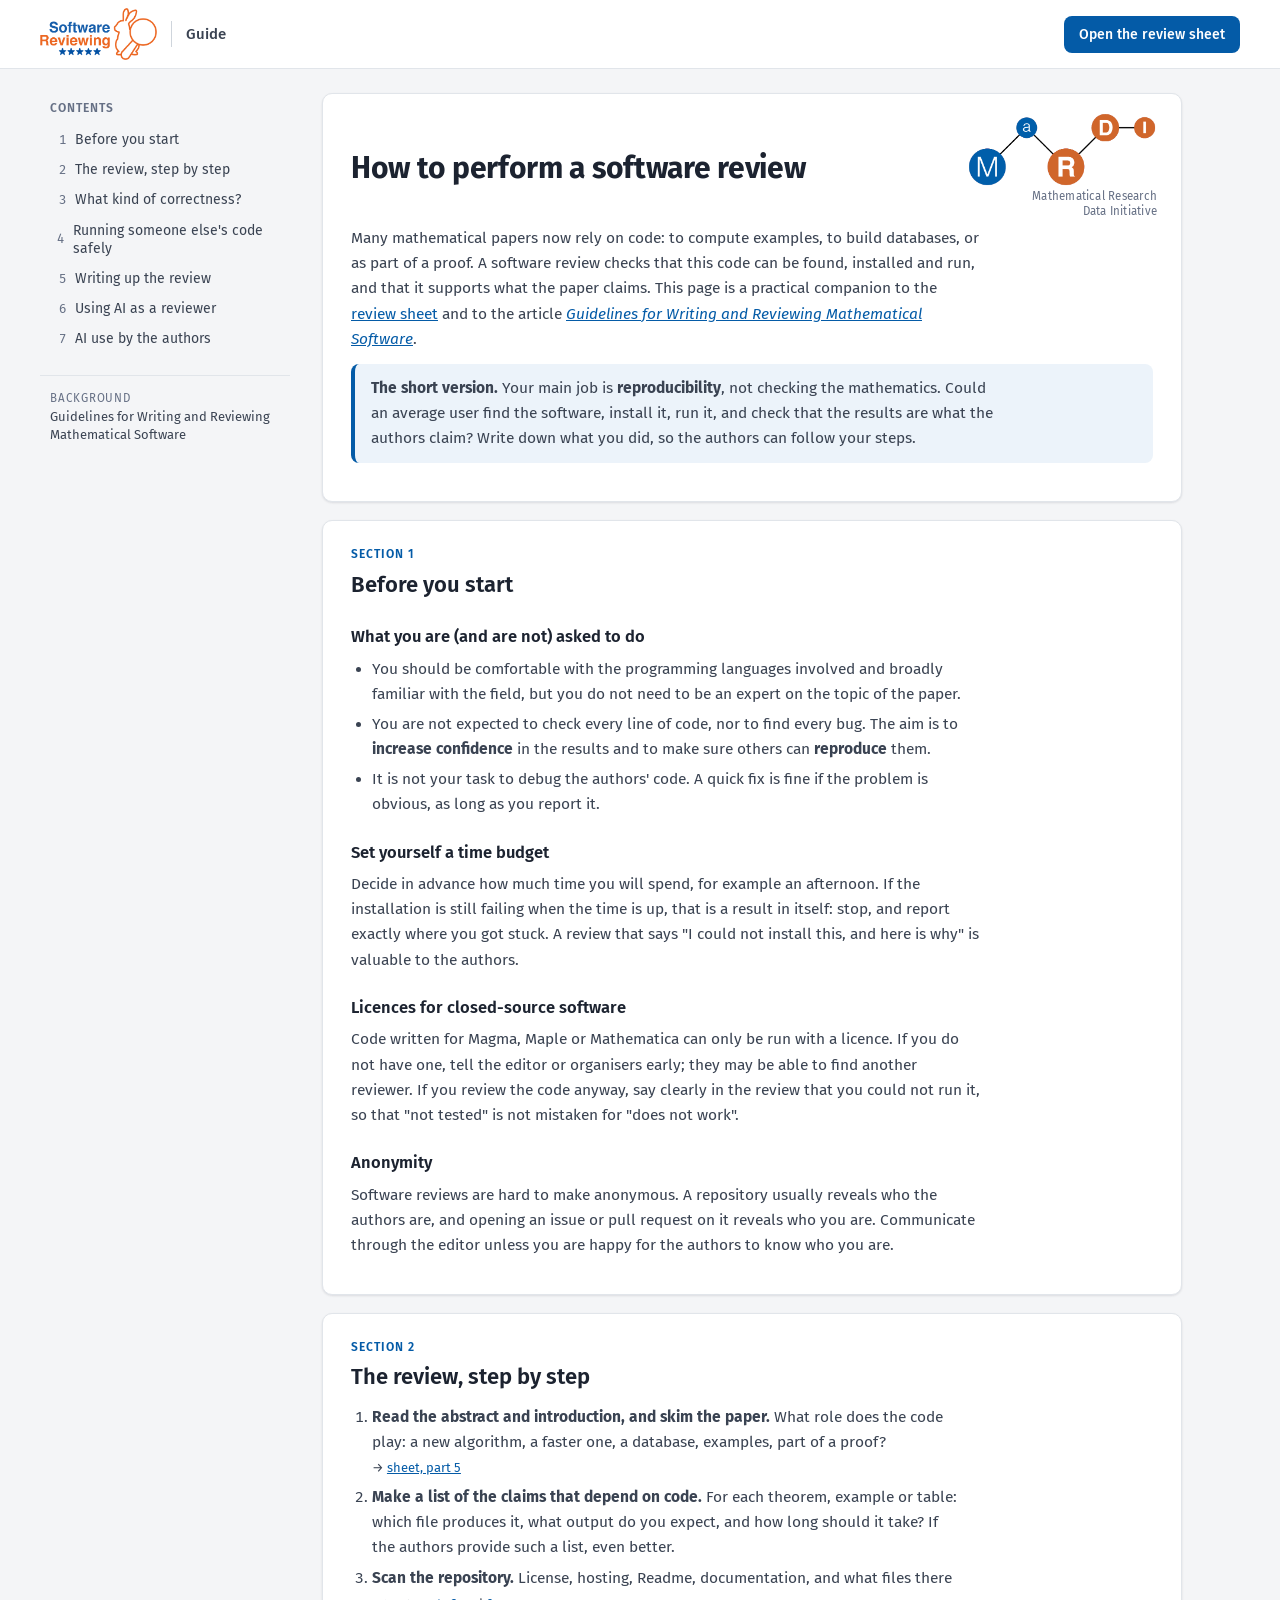
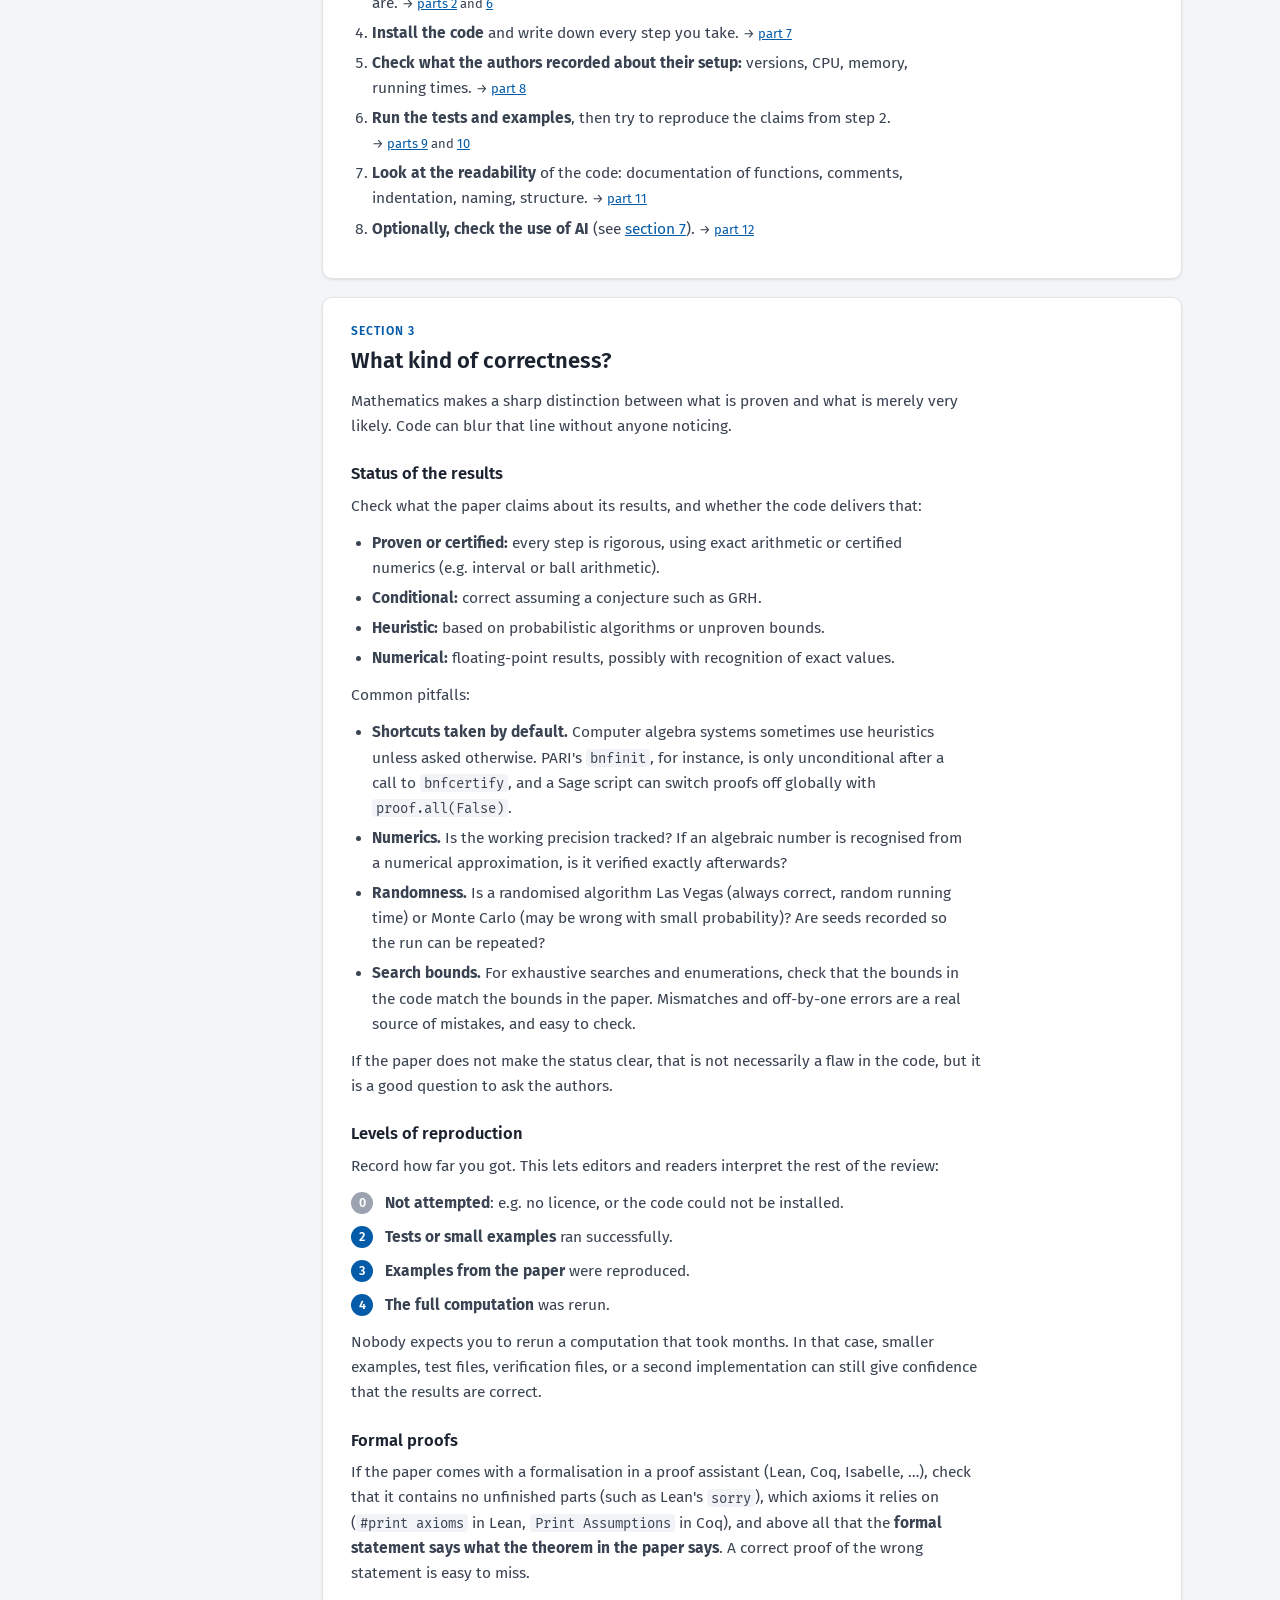
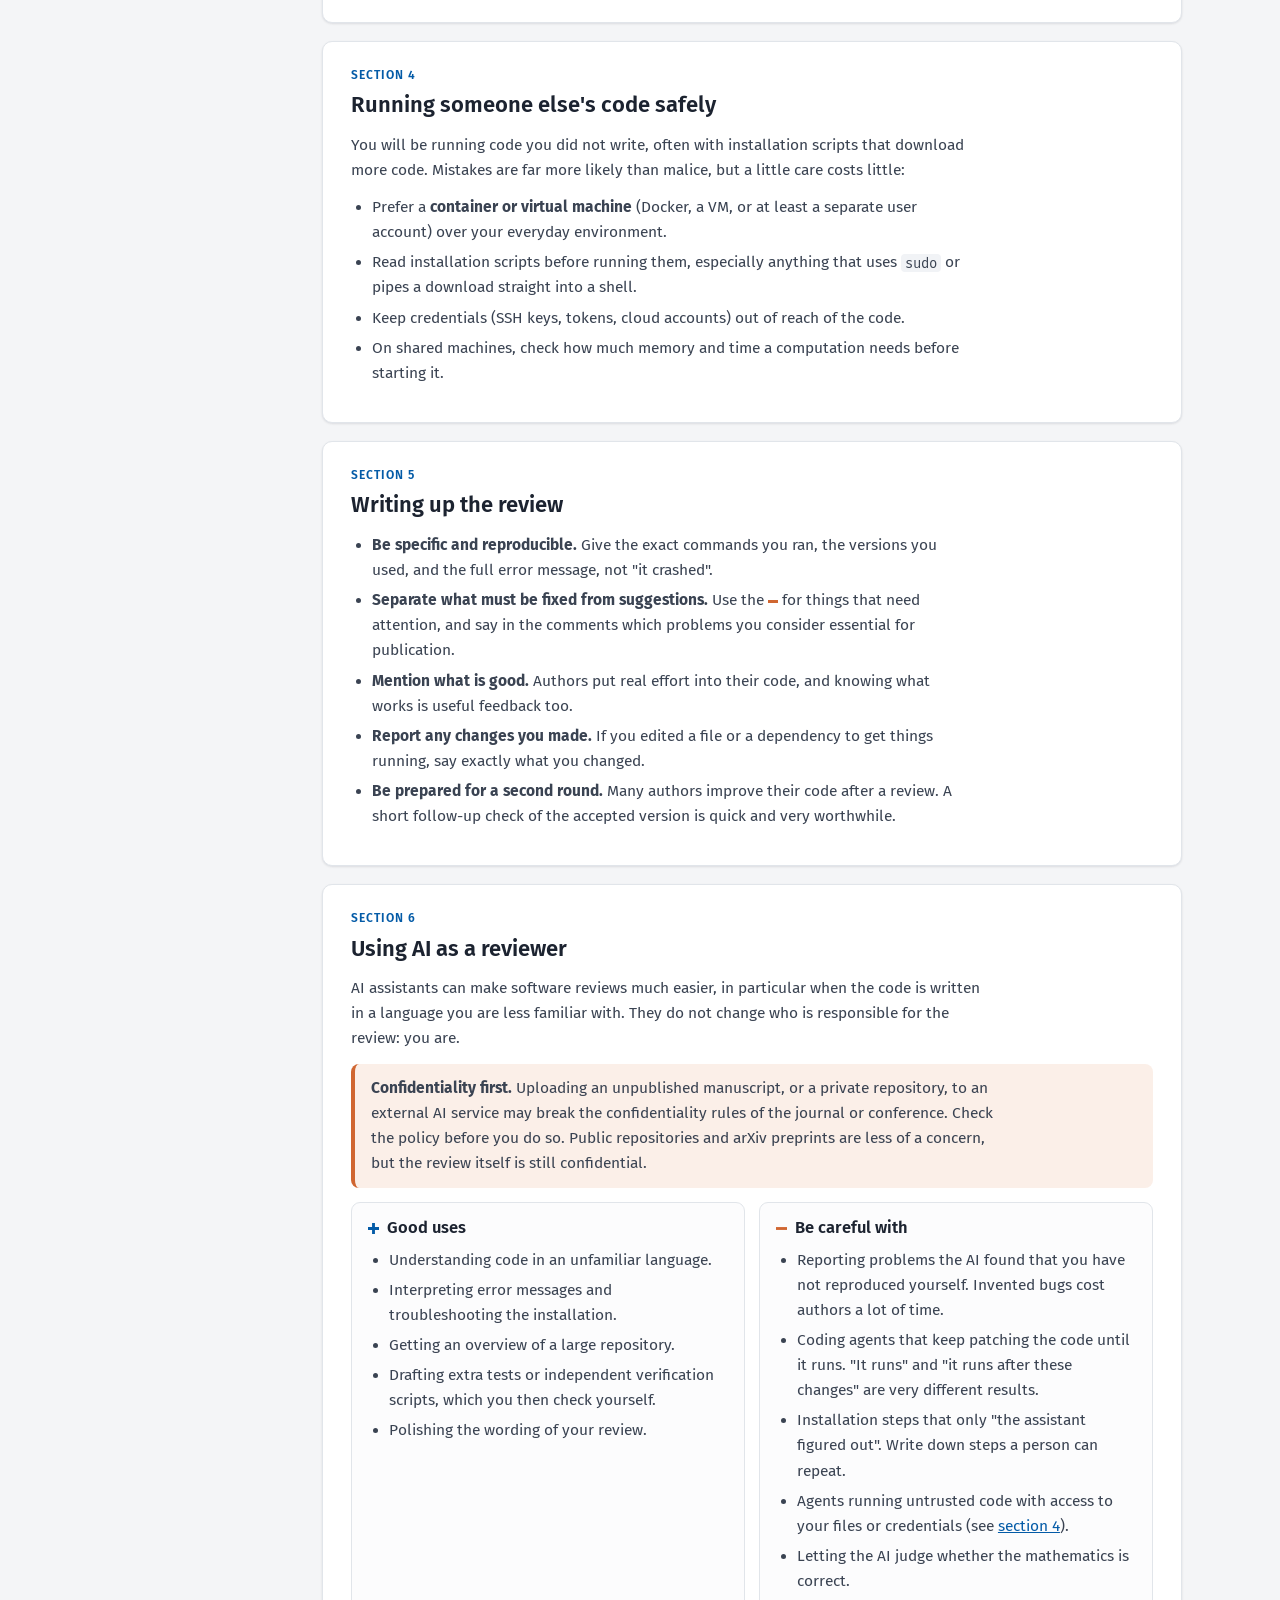
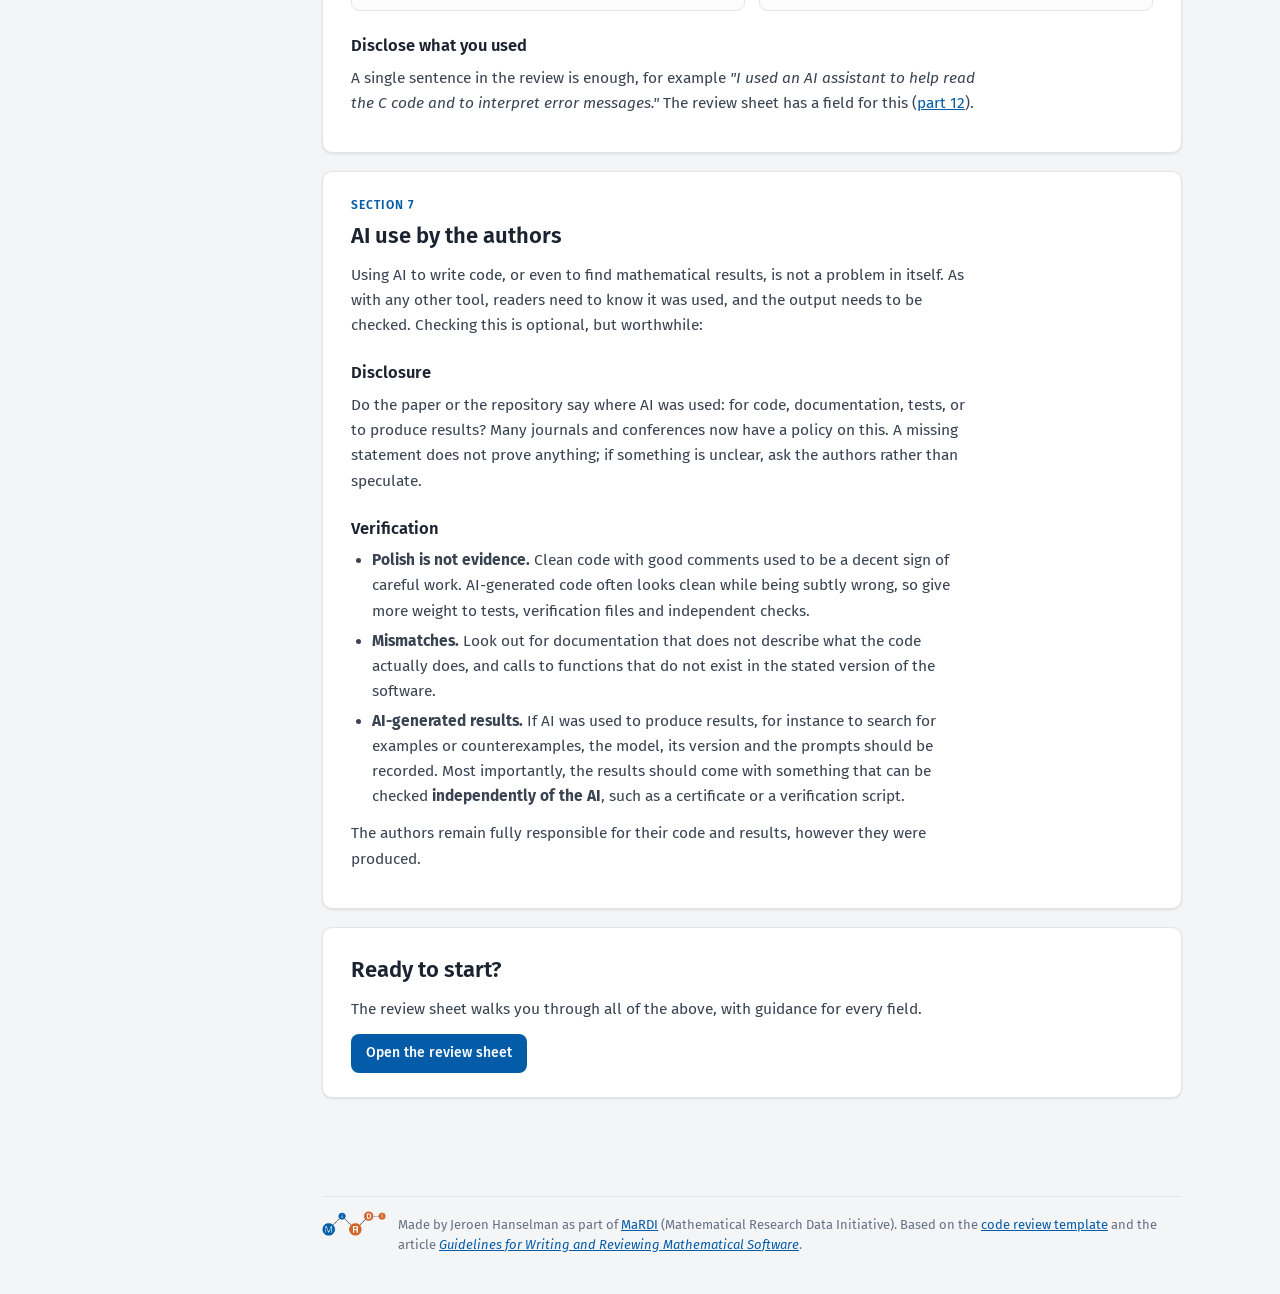
==== commit a5149ab8: "Add logo" ====
--- a/docs/guide.html
+++ b/docs/guide.html
@@ -13,6 +13,7 @@
   <link rel="preconnect" href="https://fonts.googleapis.com">
   <link rel="preconnect" href="https://fonts.gstatic.com" crossorigin>
   <link href="https://fonts.googleapis.com/css2?family=Fira+Mono:wght@400;500&family=Fira+Sans:ital,wght@0,400;0,500;0,600;0,700;1,400&display=swap" rel="stylesheet">
+  <link rel="icon" type="image/png" href="favicon.png">
   <link rel="stylesheet" href="review.css">
 </head>
 <body>
@@ -20,8 +21,9 @@
 <header class="topbar">
   <div class="topbar-inner">
     <a class="home-link" href="index.html" title="Software review sheet">
-      <img src="mardi-mark.png" alt="" class="topbar-logo">
-      <span class="home-text"><span class="home-sub">How to perform a software review</span></span>
+      <img src="software-reviewing-logo.png" alt="Software Reviewing" class="topbar-logo-full" width="800" height="355">
+      <span class="home-divider" aria-hidden="true"></span>
+      <span class="home-sub">Guide</span>
     </a>
     <div class="actions" style="margin-left:auto">
       <a class="btn btn-primary" href="index.html">Open the review sheet</a>
@@ -54,7 +56,13 @@
   <main class="main">
 
     <section class="card prose">
-      <h1>How to perform a software review</h1>
+      <div class="intro-head">
+        <h1>How to perform a software review</h1>
+        <a class="intro-mardi" href="https://www.mardi4nfdi.de" target="_blank" rel="noopener" title="MaRDI – Mathematical Research Data Initiative">
+          <img src="mardi-logo.png" alt="MaRDI – Mathematical Research Data Initiative" width="642" height="255">
+          <span>Mathematical Research<br>Data Initiative</span>
+        </a>
+      </div>
       <p>Many mathematical papers now rely on code: to compute examples, to build databases, or as part of a proof.
       A software review checks that this code can be found, installed and run, and that it supports what the paper claims.
       This page is a practical companion to the <a href="index.html">review sheet</a> and to the article
@@ -239,7 +247,7 @@
   </main>
 </div>
 <footer class="site-footer">
-  <p>Made by Jeroen Hanselman as part of <a href="https://www.mardi4nfdi.de" target="_blank" rel="noopener">MaRDI</a> (Mathematical Research Data Initiative).
+  <p><img src="mardi-mark.png" alt="MaRDI" class="footer-logo">Made by Jeroen Hanselman as part of <a href="https://www.mardi4nfdi.de" target="_blank" rel="noopener">MaRDI</a> (Mathematical Research Data Initiative).
   Based on the <a href="https://github.com/JHanselman/code-review-template" target="_blank" rel="noopener">code review template</a>
   and the article <a href="https://doi.org/10.1090/noti3210" target="_blank" rel="noopener"><i>Guidelines for Writing and Reviewing Mathematical Software</i></a>.</p>
 </footer>
--- a/docs/review.css
+++ b/docs/review.css
@@ -19,7 +19,7 @@
   --shadow: 0 1px 2px rgba(16, 24, 40, .05), 0 1px 3px rgba(16, 24, 40, .06);
   --font: "Fira Sans", "Segoe UI", system-ui, -apple-system, Helvetica, Arial, sans-serif;
   --mono: "Fira Mono", ui-monospace, SFMono-Regular, Menlo, Consolas, monospace;
-  --topbar: 60px;
+  --topbar: 68px;
 }
 
 * { box-sizing: border-box; }
@@ -55,6 +55,9 @@
 }
 .home-link { display: flex; align-items: center; gap: 10px; text-decoration: none; color: var(--ink); min-width: 0; }
 .topbar-logo { width: 64px; height: auto; }
+.topbar-logo-full { height: 52px; width: auto; display: block; margin: -2px 0; }
+.home-divider { width: 1px; height: 26px; background: var(--line-2); margin: 0 4px; }
+.home-link .home-sub { font-size: 15px; font-weight: 500; color: var(--ink-2); }
 .home-text { display: flex; flex-direction: column; line-height: 1.15; min-width: 0; }
 .home-name { font-size: 12px; color: var(--muted); letter-spacing: .02em; }
 .home-sub { font-weight: 600; font-size: 15px; white-space: nowrap; }
@@ -379,9 +382,20 @@
 .levels li:first-child::before { content: "0"; background: #9aa3af; }
 .sheet-ref { font-size: 13px; white-space: nowrap; }
 
+/* ---------- logo in the intro cards ---------- */
+.intro-head { display: flex; align-items: center; justify-content: space-between; gap: 24px; }
+.intro-head > div { min-width: 0; }
+.intro-mardi { flex: none; display: flex; flex-direction: column; align-items: flex-end; gap: 2px; text-decoration: none; margin: -6px -4px 0 0; }
+.intro-mardi img { width: 190px; height: auto; display: block; }
+.intro-mardi span { font-size: 11.5px; line-height: 1.25; color: var(--muted); text-align: right; letter-spacing: .02em; }
+.intro-mardi:hover span { color: var(--blue); }
+.prose .intro-head { margin-bottom: 8px; }
+.prose .intro-head h1 { margin: 0; }
+
 /* ---------- footer ---------- */
 .site-footer { max-width: 1240px; margin: 0 auto; padding: 0 20px 40px; }
 .site-footer p { margin: 0 auto; max-width: 860px; font-size: 13px; color: var(--muted); padding-top: 18px; border-top: 1px solid var(--line); }
+.footer-logo { float: left; width: 64px; height: auto; margin: -4px 12px 4px 0; }
 @media (min-width: 981px) { .site-footer p { margin-left: 282px; } }
 
 /* ---------- responsive ---------- */
@@ -402,6 +416,11 @@
   .card { padding: 18px 16px; }
   .grid-2 { grid-template-columns: 1fr; }
   .guide-link { display: none; }
+  .intro-head { flex-direction: column-reverse; align-items: flex-start; gap: 6px; }
+  .intro-mardi { flex-direction: row; align-items: center; gap: 10px; margin: 0 0 4px -4px; }
+  .intro-mardi img { width: 130px; }
+  .intro-mardi span { text-align: left; }
+  .topbar-logo-full { height: 44px; }
   .do-dont { grid-template-columns: 1fr; }
   .prose h1 { font-size: 25px; }
   .crit-top { flex-wrap: wrap; }
